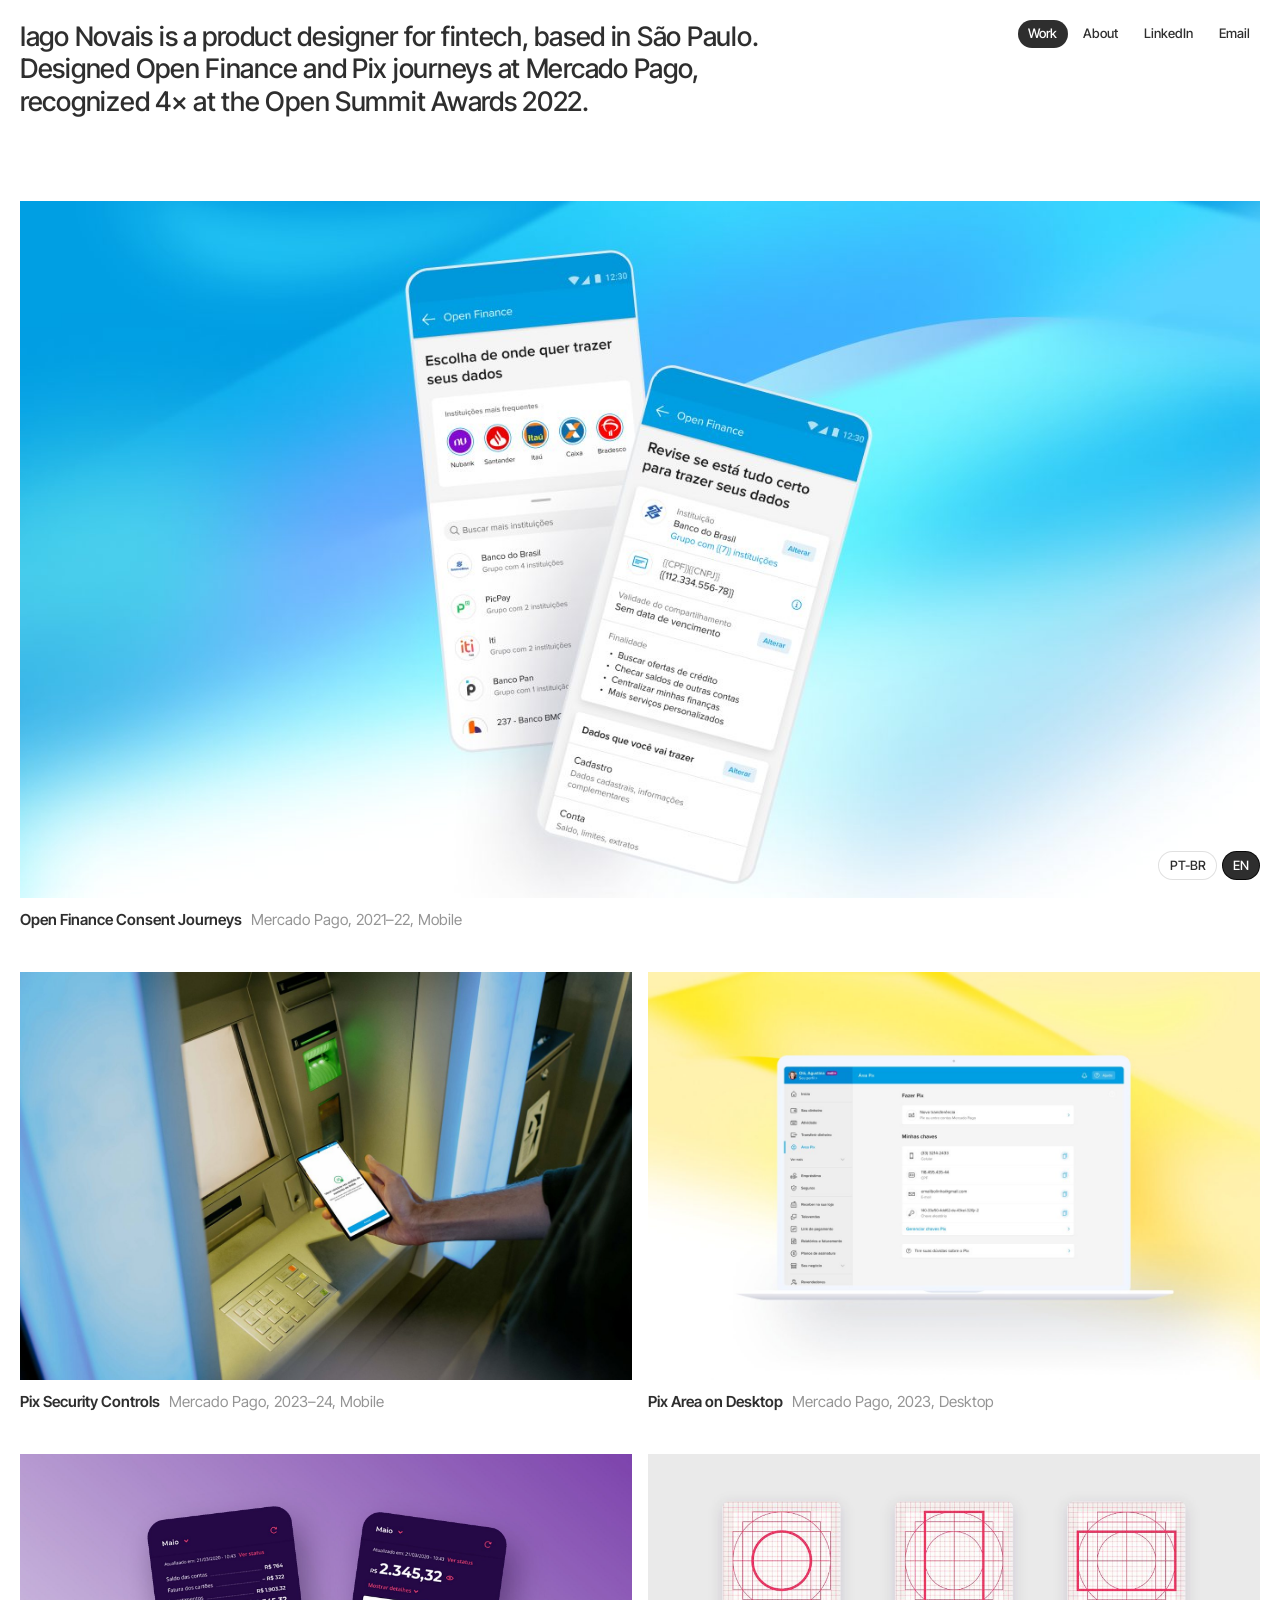
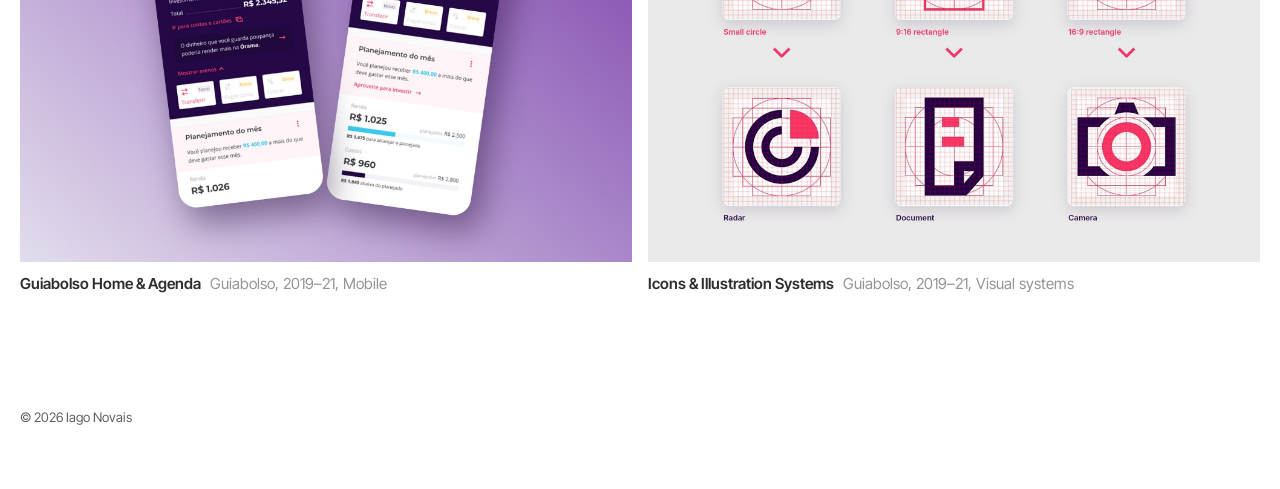
==== index.html @ 63d57428 "Add files via upload" ====
<!doctype html>
<html lang="en">
<head>
<meta charset="utf-8">
<meta name="viewport" content="width=device-width, initial-scale=1">
<script>document.documentElement.classList.add('js')</script>
<title>Iago Novais — Product Designer</title>
<meta name="description" content="Product designer for regulated fintech: Open Finance and Pix at Mercado Pago, Guiabolso. Recognized 4× at the Open Summit Awards 2022.">
<meta property="og:title" content="Iago Novais — Product Designer">
<meta property="og:description" content="Product designer for regulated fintech: Open Finance and Pix at Mercado Pago, Guiabolso. Recognized 4× at the Open Summit Awards 2022.">
<meta property="og:type" content="website">
<meta property="og:image" content="https://iagonovais.work/og.jpg">
<meta name="twitter:card" content="summary_large_image">
<meta name="theme-color" content="#ffffff">
<link rel="icon" href="favicon.svg?v=2" type="image/svg+xml">
<link rel="icon" href="favicon.png?v=2" type="image/png" sizes="180x180">
<link rel="apple-touch-icon" href="favicon.png?v=2">
<link rel="preconnect" href="https://fonts.googleapis.com">
<link rel="preconnect" href="https://fonts.gstatic.com" crossorigin>
<link href="https://fonts.googleapis.com/css2?family=Inter+Tight:wght@400;500;600&display=swap" rel="stylesheet">
<link rel="stylesheet" href="style.css?v=7">
</head>
<body>

<a id="top"></a>
<header class="top">
  <p class="intro"><a href="index.html">Iago Novais is a product designer for fintech, based in São Paulo. <br>Designed Open Finance and Pix journeys at Mercado Pago, <br>recognized 4× at the Open Summit Awards 2022.</a></p>
  <div class="menu-spacer"></div>
</header>
<nav class="menu" aria-label="Main">
  <a href="index.html" aria-current="page">Work</a>
  <a href="about.html">About</a>
  <a href="https://www.linkedin.com/in/iagonovais/" target="_blank" rel="noopener">LinkedIn</a>
  <a href="mailto:iago.novais5@gmail.com">Email</a>
</nav>

<main><div class="grid">
<a class="card wide reveal" href="open-finance.html"><div class="thumb"><img src="of-hero.jpg" alt="Open Finance Consent Journeys" width="1440" height="900" loading="eager" decoding="async"></div><p class="cap">Open Finance Consent Journeys <span>Mercado Pago, 2021–22, Mobile</span></p></a>
<a class="card reveal" href="pix-security-controls.html"><div class="thumb"><img src="sc-hero.jpg" alt="Pix Security Controls" width="1440" height="900" loading="eager" decoding="async"></div><p class="cap">Pix Security Controls <span>Mercado Pago, 2023–24, Mobile</span></p></a>
<a class="card reveal" href="pix-desktop.html"><div class="thumb"><img src="pd-hero.jpg" alt="Pix Area on Desktop" width="1440" height="900" loading="eager" decoding="async"></div><p class="cap">Pix Area on Desktop <span>Mercado Pago, 2023, Desktop</span></p></a>
<a class="card reveal" href="guiabolso.html"><div class="thumb"><img src="gb-hero.jpg" alt="Guiabolso Home &amp; Agenda" width="2400" height="1350" loading="lazy" decoding="async"></div><p class="cap">Guiabolso Home &amp; Agenda <span>Guiabolso, 2019–21, Mobile</span></p></a>
<a class="card reveal" href="illustration.html"><div class="thumb"><img src="il-hero.jpg" alt="Icons &amp; Illustration Systems" width="2400" height="1350" loading="lazy" decoding="async"></div><p class="cap">Icons &amp; Illustration Systems <span>Guiabolso, 2019–21, Visual systems</span></p></a>
</div></main>
<footer class="home">
  <span>© 2026 Iago Novais</span>
  
</footer>
<nav class="lang" aria-label="Language">
  <a href="index-pt.html" hreflang="pt-BR" lang="pt-BR">PT-BR</a>
  <a href="index.html" hreflang="en" lang="en" aria-current="true">EN</a>
</nav>
<script src="script.js?v=5"></script>
</body>
</html>
---- style.css ----
/* Iago Novais — portfolio */
:root {
	--ink: rgba(0, 0, 0, 0.82);
	--ink-soft: rgba(0, 0, 0, 0.62);
	--ink-faint: rgba(0, 0, 0, 0.42);
	--line: rgba(0, 0, 0, 0.12);
	--bg: #ffffff;
	--panel: #eaeaea;
	--pink: #f2386b;
	--pad: 1.25rem;
	--s1: 1rem;
	--s2: 2rem;
	--s3: 4rem;
	--s4: 7rem;
	--font: "Inter Tight", "Helvetica Neue", Arial, sans-serif;
}
@media (max-width: 760px) {
	:root { --pad: 1rem; --s1: 0.75rem; --s2: 1.5rem; --s3: 2.75rem; --s4: 4rem; }
}

* { box-sizing: border-box; margin: 0; padding: 0; }
html { -webkit-text-size-adjust: 100%; scroll-behavior: smooth; }
body {
	background: var(--bg);
	color: var(--ink);
	font-family: var(--font);
	font-size: 16px;
	line-height: 1.5;
	font-weight: 400;
	-webkit-font-smoothing: antialiased;
}
img { display: block; width: 100%; height: auto; }
a { color: inherit; text-decoration: none; }
a:active { opacity: 0.7; }
::selection { background: #ececec; color: inherit; }

/* ---------- top: intro + menu ---------- */
.top {
	display: flex;
	justify-content: space-between;
	align-items: flex-start;
	gap: 2rem;
	padding: var(--pad);
}
.intro {
	font-size: clamp(1.15rem, 2.1vw, 1.75rem);
	line-height: 1.2;
	font-weight: 500;
	letter-spacing: -0.01em;
	max-width: none;
}
@media (max-width: 1100px) { .intro br:first-of-type { display: none; } }
@media (max-width: 760px) { .intro br { display: none; } }
.intro a { border-bottom: 1px solid transparent; transition: border-color .2s; }
.intro a:hover { border-color: currentColor; }
.menu {
	position: fixed;
	top: var(--pad);
	right: var(--pad);
	z-index: 50;
	display: flex;
	gap: 0.3rem;
	font-size: 0.82rem;
	font-weight: 500;
}
.menu a {
	background: rgba(255, 255, 255, 0.82);
	-webkit-backdrop-filter: blur(10px);
	backdrop-filter: blur(10px);
	padding: 0.32em 0.8em;
	border-radius: 999px;
	transition: background .2s, color .2s;
}
.menu a:hover, .menu a[aria-current] { background: var(--ink); color: #fff; }
.top .menu-spacer { flex: none; width: 17rem; }
@media (max-width: 760px) {
	.top { flex-direction: column; padding-top: 3.4rem; gap: 0; }
	.top .menu-spacer { display: none; }
	.menu { font-size: 0.78rem; gap: 0.25rem; }
	.menu a { padding: 0.3em 0.6em; }
}

main { padding: 0 var(--pad); }

/* ---------- home grid ---------- */
.grid {
	display: grid;
	grid-template-columns: 1fr 1fr;
	gap: 2.5rem 1rem;
	margin-top: var(--s3);
}
.card { display: block; }
.card.wide { grid-column: 1 / -1; }
.card .thumb {
	overflow: hidden;
	aspect-ratio: 3 / 2;
	background: var(--panel);
}
.card.wide .thumb { aspect-ratio: 16 / 9; }
.card .thumb img {
	height: 100%;
	object-fit: cover;
	transition: transform .7s cubic-bezier(.2,.7,.2,1);
}
.card:hover .thumb img { transform: scale(1.025); }
.card .cap {
	margin-top: 0.7rem;
	font-size: 0.95rem;
	font-weight: 600;
	display: flex;
	flex-wrap: wrap;
	gap: 0 0.6em;
}
.card .cap span { color: var(--ink-faint); font-weight: 400; }
@media (max-width: 760px) {
	.grid { grid-template-columns: 1fr; gap: 2rem; }
	.card.wide .thumb { aspect-ratio: 3 / 2; }
}

/* ---------- case pages ---------- */
.case { margin-top: var(--s3); }
h1 {
	font-size: clamp(2.6rem, 6.2vw, 5.4rem);
	line-height: 1.02;
	font-weight: 500;
	letter-spacing: -0.03em;
}
.subtitle {
	margin-top: 0.6rem;
	font-size: 1rem;
	color: var(--ink-soft);
	max-width: 46em;
}
.meta {
	display: grid;
	grid-template-columns: repeat(4, 1fr);
	gap: 1rem;
	margin-top: var(--s2);
	font-size: 0.9rem;
}
.label {
	display: block;
	font-size: 0.72rem;
	font-weight: 600;
	letter-spacing: 0.06em;
	text-transform: uppercase;
	color: var(--ink);
	margin-bottom: 0.15rem;
}
.meta p { color: var(--ink-soft); }
.hero { margin-top: var(--s2); background: var(--panel); }
.stats {
	display: grid;
	grid-template-columns: repeat(var(--n, 4), 1fr);
	gap: 1rem;
	margin-top: var(--s2);
}
.stats b {
	display: block;
	font-size: clamp(1.7rem, 3vw, 2.5rem);
	font-weight: 500;
	letter-spacing: -0.02em;
	line-height: 1.1;
}
.stats p { margin-top: 0.45rem; font-size: 0.9rem; color: var(--ink-soft); max-width: 22em; }

section { margin-top: var(--s4); }
h2 {
	font-size: clamp(1.6rem, 2.6vw, 2.3rem);
	line-height: 1.08;
	font-weight: 500;
	letter-spacing: -0.02em;
}
h2 + * { margin-top: var(--s1); }
.cols {
	display: grid;
	grid-template-columns: 1fr 1fr;
	gap: var(--s2) 2.5rem;
}
.cols p + p { margin-top: 1em; }
.prose p { color: var(--ink-soft); max-width: 40em; }
.prose p + p { margin-top: 1em; }

.steps {
	display: grid;
	grid-template-columns: repeat(4, 1fr);
	gap: 1.5rem;
}
.steps .n { font-size: 0.8rem; color: var(--ink-faint); font-weight: 600; }
.steps h3 { font-size: 1rem; font-weight: 600; margin: 0.2rem 0 0.3rem; }
.steps p { font-size: 0.92rem; color: var(--ink-soft); }
.figure { margin-top: var(--s3); background: var(--panel); }
.figure figcaption, .decision figcaption {
	padding: 0.6rem 0 0;
	background: var(--bg);
	font-size: 0.82rem;
	color: var(--ink-faint);
}

.decision {
	display: grid;
	grid-template-columns: 1fr 1fr;
	gap: 1.5rem 2.5rem;
	align-items: start;
}
.decision + .decision { margin-top: var(--s3); }
.decision h3 {
	font-size: clamp(1.15rem, 1.6vw, 1.45rem);
	font-weight: 500;
	line-height: 1.2;
	letter-spacing: -0.01em;
	margin-bottom: 0.7rem;
}
.decision p { color: var(--ink-soft); }
.decision p + p { margin-top: 0.9em; }
.decision.full { grid-template-columns: 1fr; }
.decision.full .text { max-width: 46em; }
.decision figure { background: var(--panel); }

/* flow ticker */
.ticker {
	margin: var(--s4) calc(var(--pad) * -1) 0;
	overflow: hidden;
	white-space: nowrap;
	font-size: clamp(1.5rem, 3vw, 2.6rem);
	font-weight: 500;
	letter-spacing: -0.02em;
	padding: 0.35em 0;
	border-top: 1px solid var(--line);
	border-bottom: 1px solid var(--line);
}
.ticker .track { display: inline-block; animation: tick 70s linear infinite; }
.ticker em { font-style: normal; color: var(--pink); margin: 0 0.6em; }
.ticker i { font-style: normal; color: var(--ink-faint); }
@keyframes tick { to { transform: translateX(-50%); } }

.next {
	display: flex;
	justify-content: space-between;
	gap: 1rem;
	margin-top: var(--s4);
	padding-top: 1.2rem;
	border-top: 1px solid var(--line);
	font-weight: 500;
}
.next a:hover { color: var(--pink); }
.next .to { text-align: right; }
.next small { display: block; font-weight: 400; color: var(--ink-faint); font-size: 0.8rem; }

/* ---------- about ---------- */
.about-row {
	display: grid;
	grid-template-columns: 1fr 1fr 2fr;
	gap: 1.5rem 2.5rem;
}
.about-row + .about-row { margin-top: var(--s4); }
.about-row .label { margin-top: 0.4rem; }
.about-row h2 { font-size: clamp(1.4rem, 2.2vw, 2rem); }
.about-row .prose p { color: var(--ink); }
.jobs li { list-style: none; }
.jobs li + li { margin-top: 1rem; }
.jobs b { font-weight: 600; }
.jobs span { display: block; color: var(--ink-soft); }
.contact a { border-bottom: 1px solid var(--line); }
.contact a:hover { border-color: var(--ink); }

/* ---------- footer ---------- */
footer {
	display: flex;
	justify-content: space-between;
	align-items: baseline;
	padding: var(--s4) var(--pad) var(--pad);
	font-size: 0.82rem;
	color: var(--ink-soft);
}

/* ---------- responsive ---------- */
@media (max-width: 760px) {
	h1 { line-height: 0.98; }
	h2 { line-height: 1.08; }
	.meta { grid-template-columns: 1fr 1fr; gap: 1rem; }
	.stats { grid-template-columns: 1fr 1fr; gap: 1.5rem 1rem; }
	.cols, .decision, .about-row { grid-template-columns: 1fr; }
	.steps { grid-template-columns: 1fr 1fr; gap: 1.25rem 1rem; }
	.about-row h2 { margin-top: -0.6rem; }
	.next { flex-direction: column; }
	.next .to { text-align: left; }
}

/* mobile: images run edge to edge, text keeps its margin */
@media (max-width: 760px) {
	.hero, .figure, .decision figure, .card .thumb {
		margin-left: calc(var(--pad) * -1);
		margin-right: calc(var(--pad) * -1);
	}
	.figure figcaption, .decision figcaption { padding-left: var(--pad); padding-right: var(--pad); }
	.decision figure { margin-top: 0.5rem; }
}

/* mobile: tighter line spacing */
@media (max-width: 760px) {
	body { line-height: 1.38; }
	.intro { line-height: 1.12; }
	.subtitle, .stats p, .steps p, .meta p, .jobs span { line-height: 1.35; }
	.decision h3 { line-height: 1.15; }
}


/* ---------- mobile polish: edge-to-edge images, tighter leading ---------- */
@media (max-width: 760px) {
	body { line-height: 1.42; }
	.intro { line-height: 1.12; }
	.subtitle, .meta, .stats p, .steps p, .prose p, .decision p, .jobs span { line-height: 1.4; }
	.stats b { line-height: 1.05; }
	.decision h3 { line-height: 1.15; }
	.hero, .figure, .decision figure, .card .thumb {
		margin-left: calc(var(--pad) * -1);
		margin-right: calc(var(--pad) * -1);
	}
	.grid { gap: 2.25rem; }
	.card .cap { font-size: 1.05rem; flex-direction: column; gap: 0.1rem; line-height: 1.25; }
	.figure figcaption, .decision figcaption { padding: 0.6rem var(--pad) 0; }
}

/* ---------- motion ---------- */
.js .reveal { opacity: 0; transform: translateY(26px); transition: opacity .8s ease, transform .9s cubic-bezier(.2,.7,.2,1); }
.js .reveal.in { opacity: 1; transform: none; }
@media (prefers-reduced-motion: reduce) {
	.reveal { opacity: 1; transform: none; transition: none; }
	.ticker .track { animation: none; }
	html { scroll-behavior: auto; }
}

.thanks { margin-top: var(--s3); color: var(--ink-soft); font-style: italic; max-width: 46em; }

/* language switch, pinned bottom-right */
.lang {
	position: fixed;
	right: var(--pad);
	bottom: var(--pad);
	z-index: 50;
	display: flex;
	gap: 0.3rem;
	font-size: 0.8rem;
	font-weight: 500;
}
.lang a {
	background: rgba(255, 255, 255, 0.82);
	-webkit-backdrop-filter: blur(10px);
	backdrop-filter: blur(10px);
	border: 1px solid var(--line);
	padding: 0.32em 0.8em;
	border-radius: 999px;
	transition: background .2s, color .2s;
}
.lang a:hover, .lang a[aria-current] { background: var(--ink); color: #fff; border-color: var(--ink); }
footer { justify-content: flex-start; gap: 2rem; padding-bottom: calc(var(--pad) + 2.6rem); }

/* ---------- v5 polish ---------- */
/* flow strip: one colour, no rules, bigger, arrows only */
.ticker {
	border: 0;
	font-size: clamp(2.2rem, 5.2vw, 4.6rem);
	letter-spacing: -0.03em;
	color: var(--ink);
	padding: 0.1em 0;
}
.ticker .track { animation-duration: 90s; }
.ticker i, .ticker em { all: unset; }
/* classic link blue on prev/next and inline links */
.next a:hover { color: #1a0dab; }
a.inline { text-decoration: underline; text-underline-offset: 0.18em; text-decoration-thickness: 1px; }
a.inline:hover { color: #1a0dab; }
/* desktop-only line break in subtitles */
@media (max-width: 760px) { br.desk { display: none; } }
/* footer: Top aligned with the right column */
footer.inner { display: grid; grid-template-columns: 1fr 1fr; gap: 2.5rem; }
footer.home { display: flex; }
@media (max-width: 760px) { footer.inner { grid-template-columns: 1fr auto; gap: 1rem; } }
/* vertical infinite scroll for process boards */
.vmarquee { height: 34rem; overflow: hidden; position: relative; }
.vmarquee .vtrack { animation: vscroll 60s linear infinite; }
.vmarquee:hover .vtrack { animation-play-state: paused; }
@keyframes vscroll { to { transform: translateY(-50%); } }
@media (max-width: 760px) { .vmarquee { height: 22rem; } }
@media (prefers-reduced-motion: reduce) { .vmarquee .vtrack { animation: none; } }

/* about portrait */
.portrait { background: var(--panel); }
.portrait img { aspect-ratio: 2 / 3; object-fit: cover; }
@media (max-width: 760px) { .portrait { margin: 0 calc(var(--pad) * -1); } }
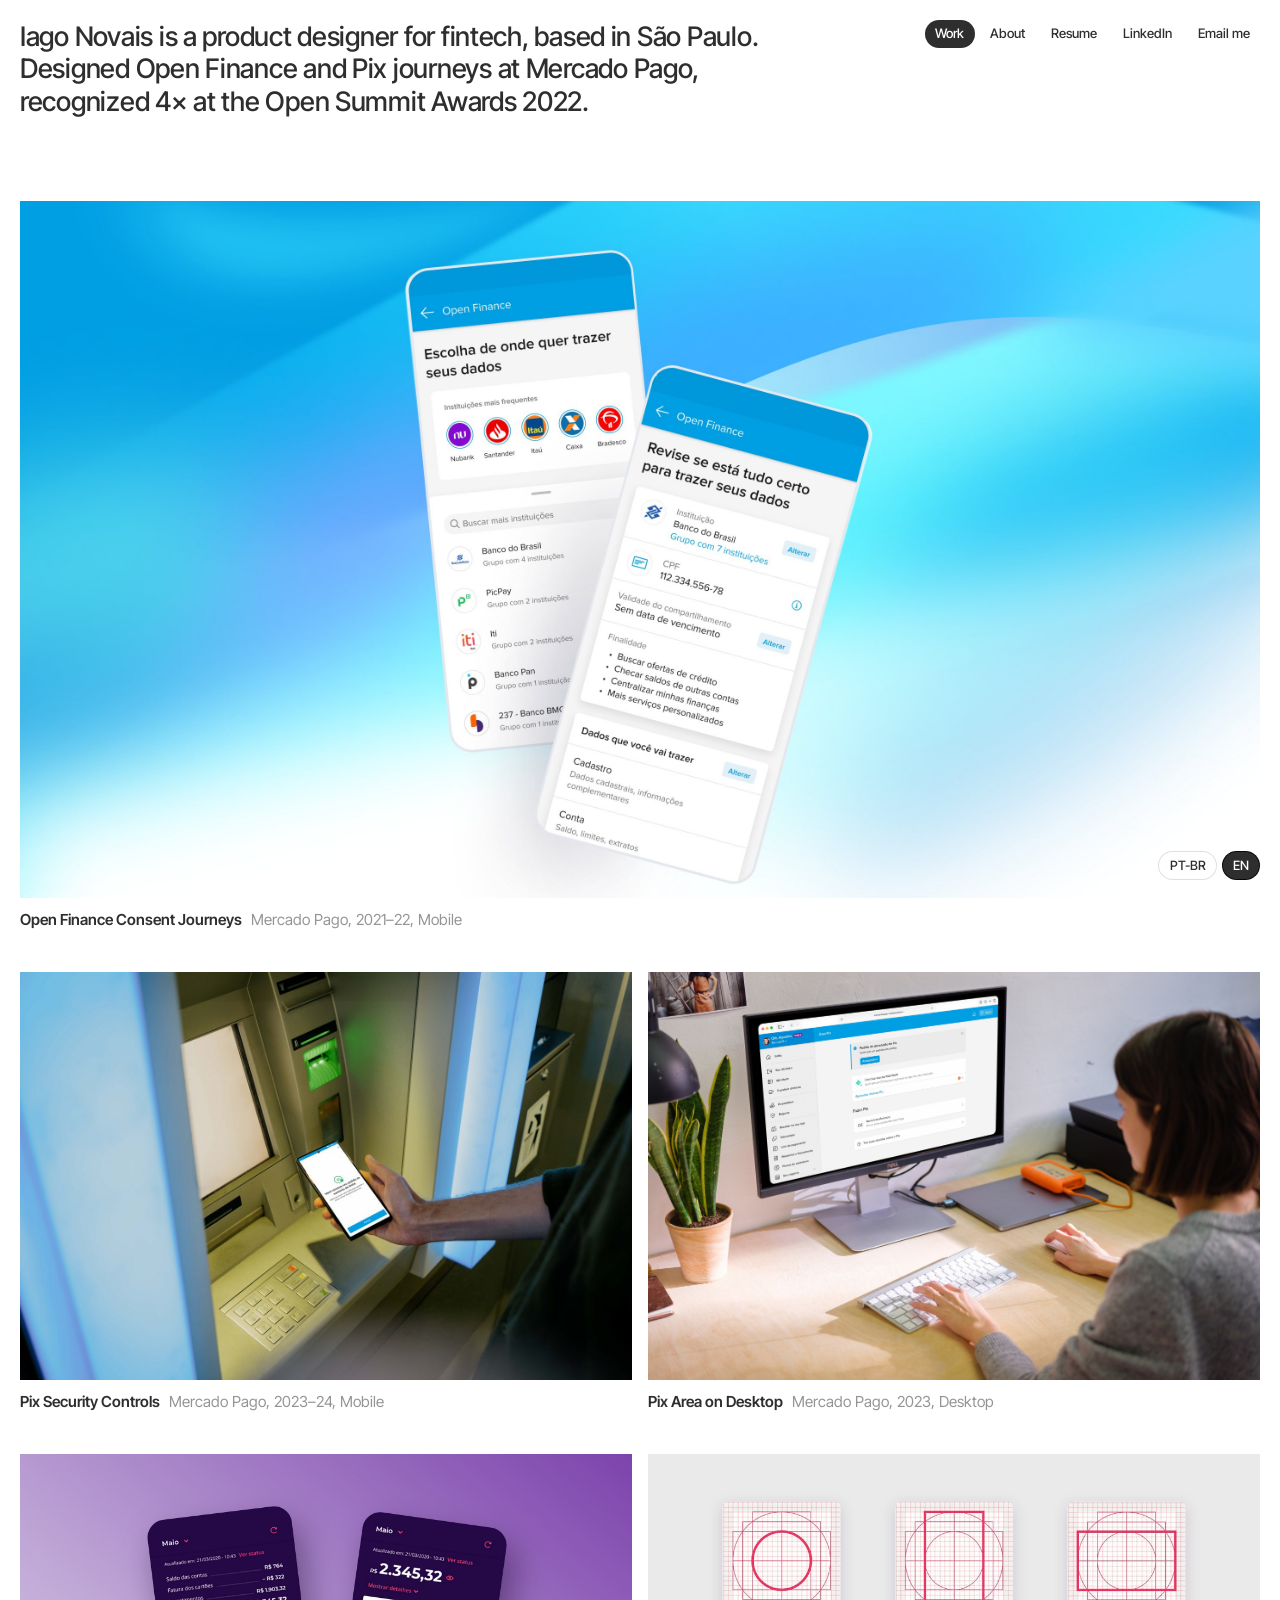
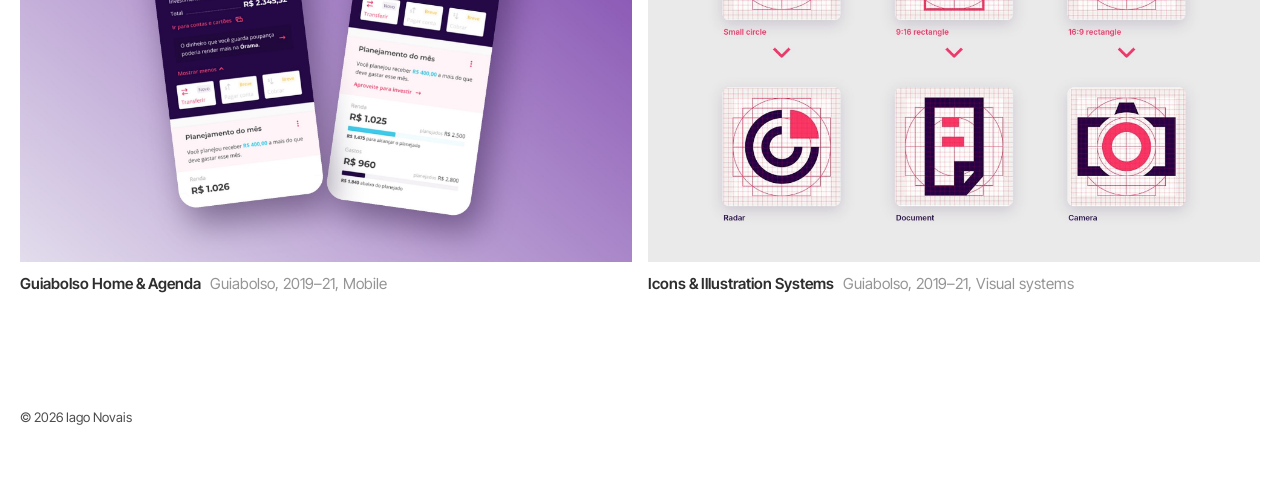
==== commit 992a8923: "Add files via upload" ====
--- a/index.html
+++ b/index.html
@@ -9,8 +9,7 @@
 <meta property="og:title" content="Iago Novais — Product Designer">
 <meta property="og:description" content="Product designer for regulated fintech: Open Finance and Pix at Mercado Pago, Guiabolso. Recognized 4× at the Open Summit Awards 2022.">
 <meta property="og:type" content="website">
-<meta property="og:image" content="https://iagonovais.work/og.jpg">
-<meta name="twitter:card" content="summary_large_image">
+<meta name="twitter:card" content="summary">
 <meta name="theme-color" content="#ffffff">
 <link rel="icon" href="favicon.svg?v=2" type="image/svg+xml">
 <link rel="icon" href="favicon.png?v=2" type="image/png" sizes="180x180">
@@ -18,7 +17,7 @@
 <link rel="preconnect" href="https://fonts.googleapis.com">
 <link rel="preconnect" href="https://fonts.gstatic.com" crossorigin>
 <link href="https://fonts.googleapis.com/css2?family=Inter+Tight:wght@400;500;600&display=swap" rel="stylesheet">
-<link rel="stylesheet" href="style.css?v=7">
+<link rel="stylesheet" href="style.css?v=9">
 </head>
 <body>
 
@@ -30,16 +29,17 @@
 <nav class="menu" aria-label="Main">
   <a href="index.html" aria-current="page">Work</a>
   <a href="about.html">About</a>
+  <a href="Iago-Novais-Resume.pdf" target="_blank" rel="noopener">Resume</a>
   <a href="https://www.linkedin.com/in/iagonovais/" target="_blank" rel="noopener">LinkedIn</a>
-  <a href="mailto:iago.novais5@gmail.com">Email</a>
+  <a href="mailto:iago.novais5@gmail.com">Email me</a>
 </nav>
 
 <main><div class="grid">
-<a class="card wide reveal" href="open-finance.html"><div class="thumb"><img src="of-hero.jpg" alt="Open Finance Consent Journeys" width="1440" height="900" loading="eager" decoding="async"></div><p class="cap">Open Finance Consent Journeys <span>Mercado Pago, 2021–22, Mobile</span></p></a>
-<a class="card reveal" href="pix-security-controls.html"><div class="thumb"><img src="sc-hero.jpg" alt="Pix Security Controls" width="1440" height="900" loading="eager" decoding="async"></div><p class="cap">Pix Security Controls <span>Mercado Pago, 2023–24, Mobile</span></p></a>
-<a class="card reveal" href="pix-desktop.html"><div class="thumb"><img src="pd-hero.jpg" alt="Pix Area on Desktop" width="1440" height="900" loading="eager" decoding="async"></div><p class="cap">Pix Area on Desktop <span>Mercado Pago, 2023, Desktop</span></p></a>
-<a class="card reveal" href="guiabolso.html"><div class="thumb"><img src="gb-hero.jpg" alt="Guiabolso Home &amp; Agenda" width="2400" height="1350" loading="lazy" decoding="async"></div><p class="cap">Guiabolso Home &amp; Agenda <span>Guiabolso, 2019–21, Mobile</span></p></a>
-<a class="card reveal" href="illustration.html"><div class="thumb"><img src="il-hero.jpg" alt="Icons &amp; Illustration Systems" width="2400" height="1350" loading="lazy" decoding="async"></div><p class="cap">Icons &amp; Illustration Systems <span>Guiabolso, 2019–21, Visual systems</span></p></a>
+<a class="card wide reveal" href="open-finance.html"><div class="thumb"><img src="of-hero.jpg" alt="Open Finance Consent Journeys" width="2880" height="1800" loading="eager" decoding="async"><p class="over" aria-hidden="true">Some of Brazil’s first Open Finance consent journeys, recognized in 4 categories at the Open Summit Awards 2022.</p></div><p class="cap">Open Finance Consent Journeys <span>Mercado Pago, 2021–22, Mobile</span></p></a>
+<a class="card reveal" href="pix-security-controls.html"><div class="thumb"><img src="sc-hero.jpg" alt="Pix Security Controls" width="1440" height="900" loading="eager" decoding="async"><p class="over" aria-hidden="true">My Limits and Safe Contacts for millions of Pix users. New Central Bank rules, in a project built end to end and delivered on the regulatory deadline.</p></div><p class="cap">Pix Security Controls <span>Mercado Pago, 2023–24, Mobile</span></p></a>
+<a class="card reveal" href="pix-desktop.html"><div class="thumb"><img src="pd-hero.jpg" alt="Pix Area on Desktop" width="2880" height="2160" loading="eager" decoding="async"><p class="over" aria-hidden="true">Pix keys, transfers and fraud-refund tracking on desktop web, with behaviors and use cases shaped around what each user needed to resolve.</p></div><p class="cap">Pix Area on Desktop <span>Mercado Pago, 2023, Desktop</span></p></a>
+<a class="card reveal" href="guiabolso.html"><div class="thumb"><img src="gb-hero.jpg" alt="Guiabolso Home &amp; Agenda" width="2400" height="1350" loading="lazy" decoding="async"><p class="over" aria-hidden="true">Turning expenses from the bank statement into planned bills, and rebalancing a crowded home, during a quality program that took NPS from 58 to 66.</p></div><p class="cap">Guiabolso Home &amp; Agenda <span>Guiabolso, 2019–21, Mobile</span></p></a>
+<a class="card reveal" href="illustration.html"><div class="thumb"><img src="il-hero.jpg" alt="Icons &amp; Illustration Systems" width="2400" height="1350" loading="lazy" decoding="async"><p class="over" aria-hidden="true">An icon construction guide and a modular illustration system that let designers on other squads create on-brand visuals on their own.</p></div><p class="cap">Icons &amp; Illustration Systems <span>Guiabolso, 2019–21, Visual systems</span></p></a>
 </div></main>
 <footer class="home">
   <span>© 2026 Iago Novais</span>
--- a/style.css
+++ b/style.css
@@ -389,3 +389,50 @@
 .portrait { background: var(--panel); }
 .portrait img { aspect-ratio: 2 / 3; object-fit: cover; }
 @media (max-width: 760px) { .portrait { margin: 0 calc(var(--pad) * -1); } }
+
+/* ---------- v8 ---------- */
+:root { --ink-soft: rgba(0, 0, 0, 0.7); }
+/* body copy a touch larger */
+.prose p, .decision p { font-size: 1.0625rem; }
+.steps p { font-size: 0.97rem; }
+.stats p, .meta { font-size: 0.94rem; }
+/* title + subtitle: the subtitle never runs wider than the title */
+.head { display: grid; width: fit-content; max-width: 100%; }
+.subtitle {
+	width: 0;
+	min-width: min(100%, 44rem);
+	font-size: 1.125rem;
+	line-height: 1.4;
+	text-wrap: balance;
+}
+/* inner pages: just the name */
+.top.inner .intro { white-space: nowrap; }
+/* home cards: text over a frosted image on hover */
+.card .thumb { position: relative; }
+.card .over {
+	position: absolute;
+	inset: 0;
+	display: flex;
+	align-items: flex-end;
+	padding: 1.5rem max(1.5rem, calc(100% - 32rem)) 1.5rem 1.5rem;
+	font-size: clamp(1.05rem, 1.45vw, 1.3rem);
+	line-height: 1.32;
+	font-weight: 500;
+	letter-spacing: -0.005em;
+	color: var(--ink);
+	background: rgba(255, 255, 255, 0.74);
+	-webkit-backdrop-filter: blur(18px);
+	backdrop-filter: blur(18px);
+	opacity: 0;
+	transition: opacity .35s ease;
+}
+.card:hover .over, .card:focus-visible .over { opacity: 1; }
+@media (hover: none), (max-width: 760px) { .card .over { display: none; } }
+@media (max-width: 760px) { .subtitle { font-size: 1.05rem; } }
+/* about portrait keeps its own height and stays in view while the text scrolls */
+.portrait { align-self: start; }
+@media (min-width: 761px) { .portrait { position: sticky; top: 4.5rem; } }
+/* small phones: keep the five menu items on one line */
+@media (max-width: 400px) { .menu { gap: 0.15rem; } .menu a { padding: 0.3em 0.5em; } }
+.menu a { white-space: nowrap; }
+@media (max-width: 380px) { .menu { font-size: 0.72rem; } .menu a { padding: 0.3em 0.45em; } }
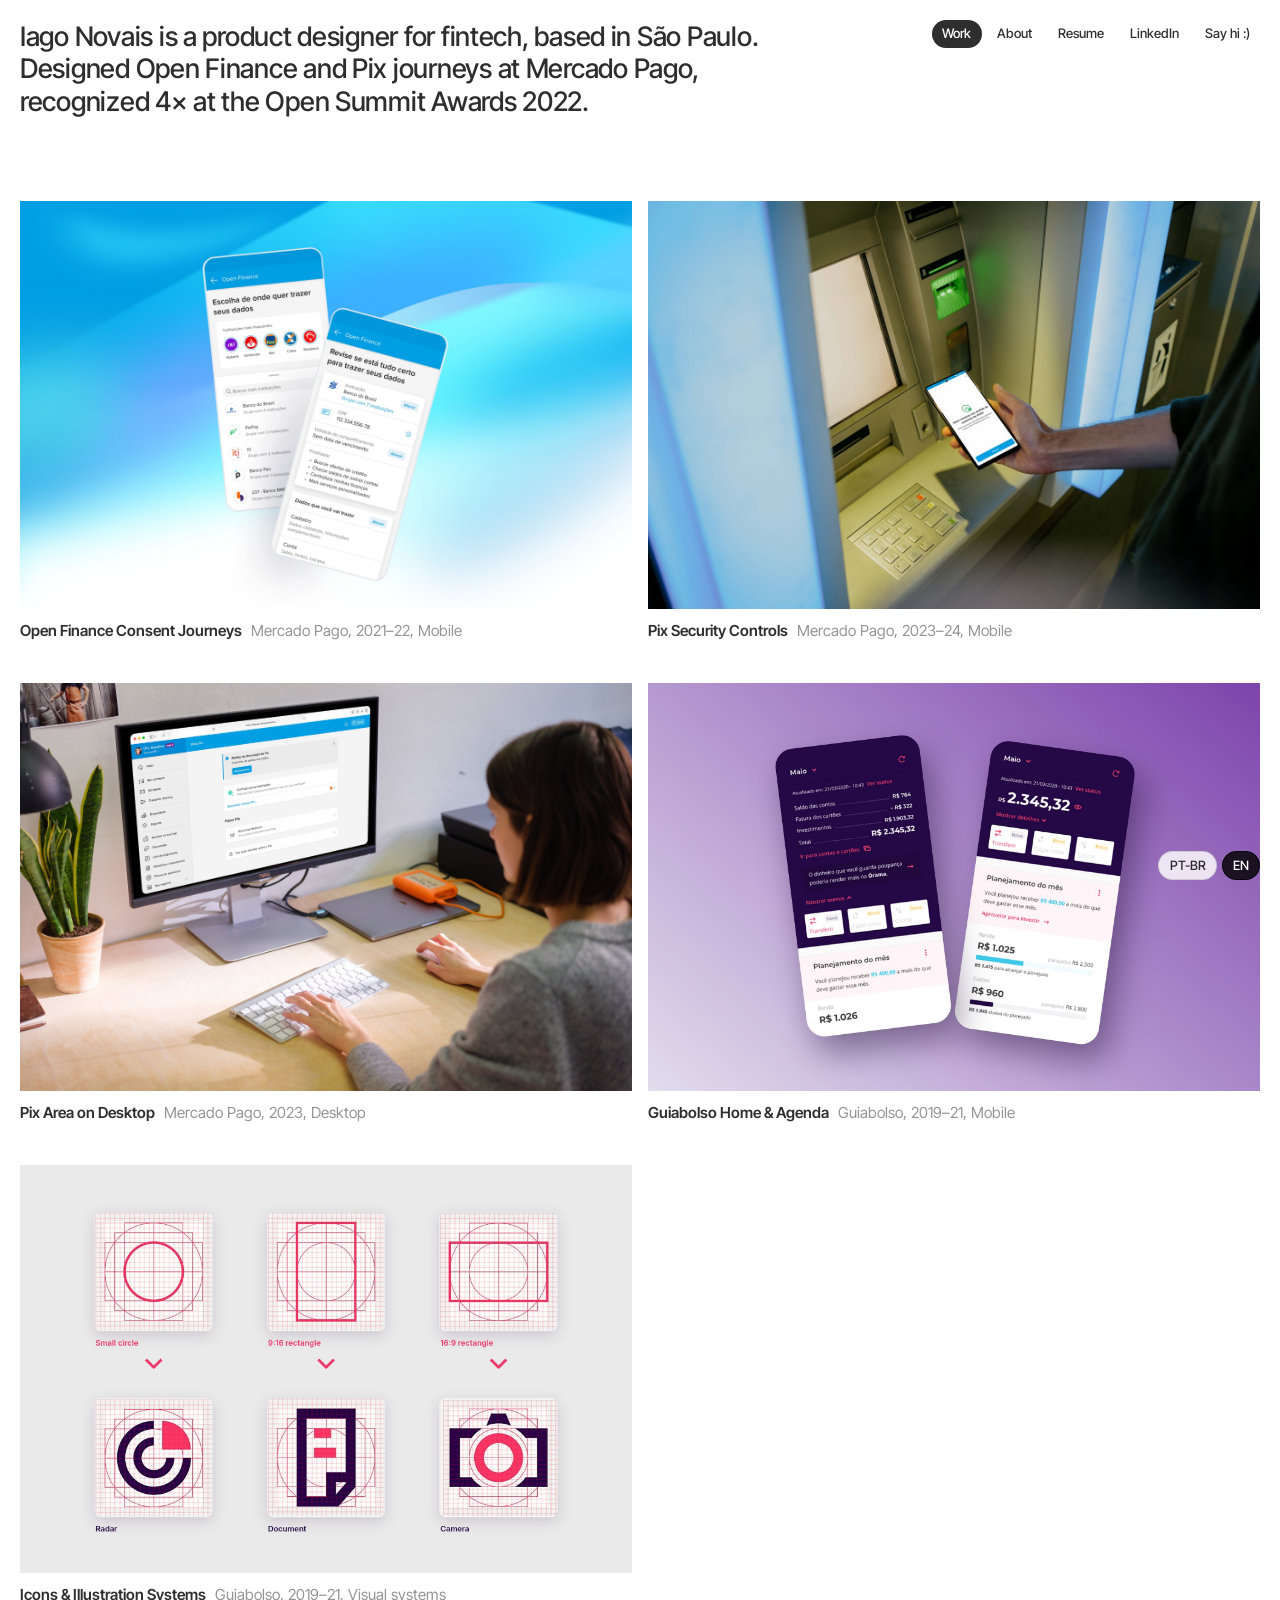
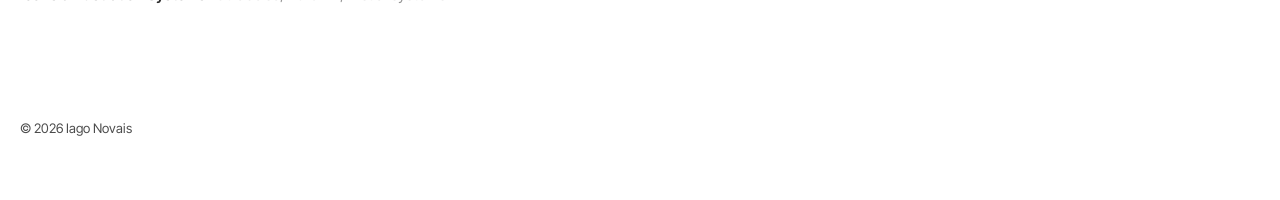
==== commit c78373e6: "Add files via upload" ====
--- a/index.html
+++ b/index.html
@@ -17,7 +17,7 @@
 <link rel="preconnect" href="https://fonts.googleapis.com">
 <link rel="preconnect" href="https://fonts.gstatic.com" crossorigin>
 <link href="https://fonts.googleapis.com/css2?family=Inter+Tight:wght@400;500;600&display=swap" rel="stylesheet">
-<link rel="stylesheet" href="style.css?v=9">
+<link rel="stylesheet" href="style.css?v=11">
 </head>
 <body>
 
@@ -31,11 +31,11 @@
   <a href="about.html">About</a>
   <a href="Iago-Novais-Resume.pdf" target="_blank" rel="noopener">Resume</a>
   <a href="https://www.linkedin.com/in/iagonovais/" target="_blank" rel="noopener">LinkedIn</a>
-  <a href="mailto:iago.novais5@gmail.com">Email me</a>
+  <a href="mailto:iago.novais5@gmail.com">Say hi :)</a>
 </nav>
 
 <main><div class="grid">
-<a class="card wide reveal" href="open-finance.html"><div class="thumb"><img src="of-hero.jpg" alt="Open Finance Consent Journeys" width="2880" height="1800" loading="eager" decoding="async"><p class="over" aria-hidden="true">Some of Brazil’s first Open Finance consent journeys, recognized in 4 categories at the Open Summit Awards 2022.</p></div><p class="cap">Open Finance Consent Journeys <span>Mercado Pago, 2021–22, Mobile</span></p></a>
+<a class="card reveal" href="open-finance.html"><div class="thumb"><img src="of-hero.jpg" alt="Open Finance Consent Journeys" width="2880" height="1800" loading="eager" decoding="async"><p class="over" aria-hidden="true">Some of Brazil’s first Open Finance consent journeys, recognized in 4 categories at the Open Summit Awards 2022.</p></div><p class="cap">Open Finance Consent Journeys <span>Mercado Pago, 2021–22, Mobile</span></p></a>
 <a class="card reveal" href="pix-security-controls.html"><div class="thumb"><img src="sc-hero.jpg" alt="Pix Security Controls" width="1440" height="900" loading="eager" decoding="async"><p class="over" aria-hidden="true">My Limits and Safe Contacts for millions of Pix users. New Central Bank rules, in a project built end to end and delivered on the regulatory deadline.</p></div><p class="cap">Pix Security Controls <span>Mercado Pago, 2023–24, Mobile</span></p></a>
 <a class="card reveal" href="pix-desktop.html"><div class="thumb"><img src="pd-hero.jpg" alt="Pix Area on Desktop" width="2880" height="2160" loading="eager" decoding="async"><p class="over" aria-hidden="true">Pix keys, transfers and fraud-refund tracking on desktop web, with behaviors and use cases shaped around what each user needed to resolve.</p></div><p class="cap">Pix Area on Desktop <span>Mercado Pago, 2023, Desktop</span></p></a>
 <a class="card reveal" href="guiabolso.html"><div class="thumb"><img src="gb-hero.jpg" alt="Guiabolso Home &amp; Agenda" width="2400" height="1350" loading="lazy" decoding="async"><p class="over" aria-hidden="true">Turning expenses from the bank statement into planned bills, and rebalancing a crowded home, during a quality program that took NPS from 58 to 66.</p></div><p class="cap">Guiabolso Home &amp; Agenda <span>Guiabolso, 2019–21, Mobile</span></p></a>
--- a/style.css
+++ b/style.css
@@ -380,7 +380,6 @@
 /* vertical infinite scroll for process boards */
 .vmarquee { height: 34rem; overflow: hidden; position: relative; }
 .vmarquee .vtrack { animation: vscroll 60s linear infinite; }
-.vmarquee:hover .vtrack { animation-play-state: paused; }
 @keyframes vscroll { to { transform: translateY(-50%); } }
 @media (max-width: 760px) { .vmarquee { height: 22rem; } }
 @media (prefers-reduced-motion: reduce) { .vmarquee .vtrack { animation: none; } }
@@ -436,3 +435,14 @@
 @media (max-width: 400px) { .menu { gap: 0.15rem; } .menu a { padding: 0.3em 0.5em; } }
 .menu a { white-space: nowrap; }
 @media (max-width: 380px) { .menu { font-size: 0.72rem; } .menu a { padding: 0.3em 0.45em; } }
+
+/* ---------- v10 ---------- */
+/* wide process boards: endless sideways scroll, never pauses */
+.hmarquee { height: 34rem; overflow: hidden; position: relative; background: var(--panel); }
+.hmarquee .htrack { display: flex; height: 100%; width: max-content; animation: hscroll calc(var(--ar, 2) * 30s) linear infinite; }
+.hmarquee .htrack img { height: 100%; width: auto; max-width: none; flex: none; }
+@keyframes hscroll { to { transform: translateX(-33.3333%); } }
+@media (max-width: 760px) { .hmarquee { height: 22rem; } }
+@media (prefers-reduced-motion: reduce) { .hmarquee .htrack { animation: none; } }
+/* hover text starts on the same line as the card title below */
+.card .over { padding: 1.25rem max(1.5rem, calc(100% - 32rem)) 1.25rem 0; }
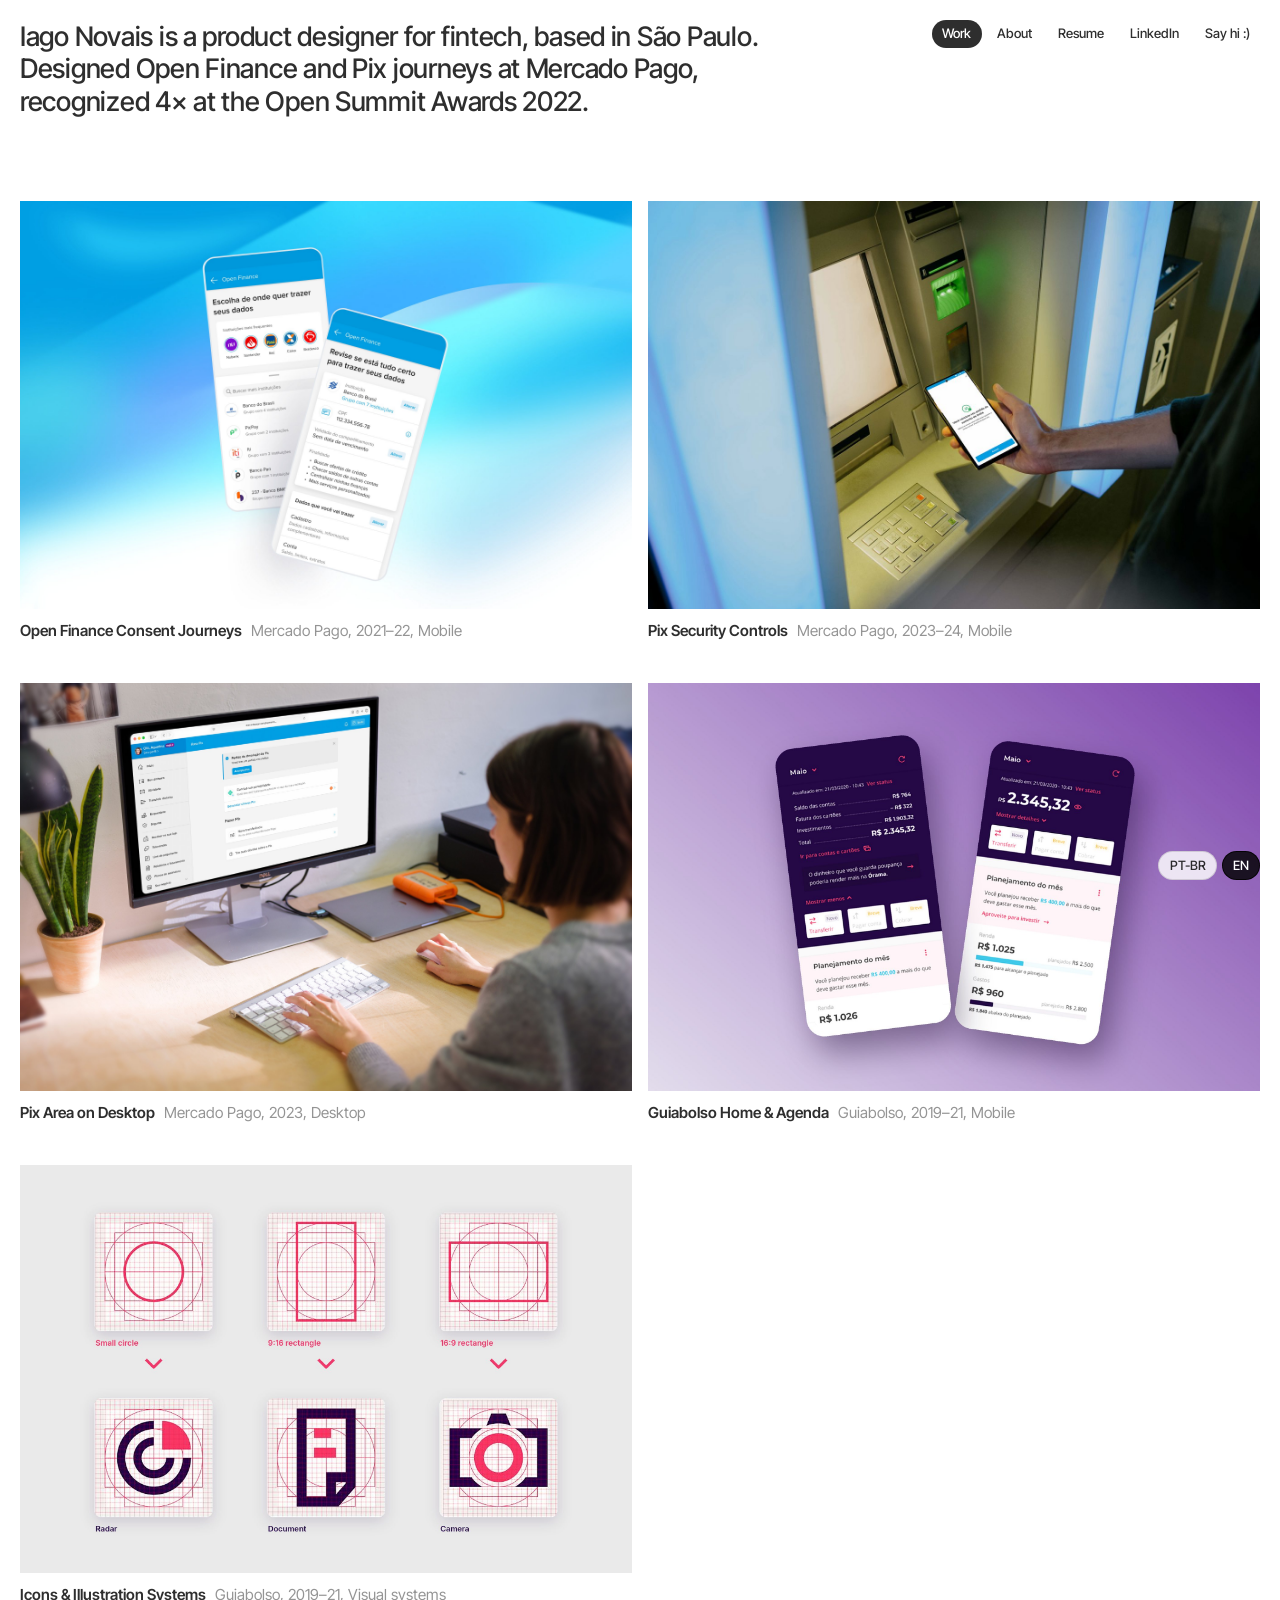
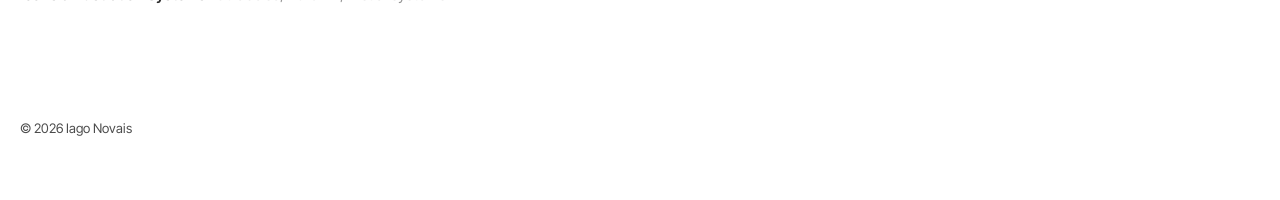
==== commit 79967c1f: "Add files via upload" ====
--- a/index.html
+++ b/index.html
@@ -3,11 +3,11 @@
 <head>
 <meta charset="utf-8">
 <meta name="viewport" content="width=device-width, initial-scale=1">
-<script>document.documentElement.classList.add('js')</script>
+<script>document.documentElement.classList.add('js');try{var s=sessionStorage.getItem('swipe');if(s&&matchMedia('(max-width: 760px)').matches)document.documentElement.classList.add('swipe-in-'+s)}catch(e){}</script>
 <title>Iago Novais — Product Designer</title>
-<meta name="description" content="Product designer for regulated fintech: Open Finance and Pix at Mercado Pago, Guiabolso. Recognized 4× at the Open Summit Awards 2022.">
+<meta name="description" content="Product designer for regulated fintech: Open Finance and Pix at Mercado Pago, Guiabolso. Recognized 4× at the Open Summit Awards 2022.">
 <meta property="og:title" content="Iago Novais — Product Designer">
-<meta property="og:description" content="Product designer for regulated fintech: Open Finance and Pix at Mercado Pago, Guiabolso. Recognized 4× at the Open Summit Awards 2022.">
+<meta property="og:description" content="Product designer for regulated fintech: Open Finance and Pix at Mercado Pago, Guiabolso. Recognized 4× at the Open Summit Awards 2022.">
 <meta property="og:type" content="website">
 <meta name="twitter:card" content="summary">
 <meta name="theme-color" content="#ffffff">
@@ -17,13 +17,13 @@
 <link rel="preconnect" href="https://fonts.googleapis.com">
 <link rel="preconnect" href="https://fonts.gstatic.com" crossorigin>
 <link href="https://fonts.googleapis.com/css2?family=Inter+Tight:wght@400;500;600&display=swap" rel="stylesheet">
-<link rel="stylesheet" href="style.css?v=11">
+<link rel="stylesheet" href="style.css?v=15">
 </head>
 <body>
 
 <a id="top"></a>
 <header class="top">
-  <p class="intro"><a href="index.html">Iago Novais is a product designer for fintech, based in São Paulo. <br>Designed Open Finance and Pix journeys at Mercado Pago, <br>recognized 4× at the Open Summit Awards 2022.</a></p>
+  <p class="intro"><a href="index.html">Iago Novais is a product designer for fintech, based in São Paulo. <br>Designed Open Finance and Pix journeys at Mercado Pago, <br>recognized 4× at the Open Summit Awards 2022.</a></p>
   <div class="menu-spacer"></div>
 </header>
 <nav class="menu" aria-label="Main">
@@ -31,12 +31,13 @@
   <a href="about.html">About</a>
   <a href="Iago-Novais-Resume.pdf" target="_blank" rel="noopener">Resume</a>
   <a href="https://www.linkedin.com/in/iagonovais/" target="_blank" rel="noopener">LinkedIn</a>
-  <a href="mailto:iago.novais5@gmail.com">Say hi :)</a>
+  <a class="mail" href="mailto:iago.novais5@gmail.com">Say hi :)</a>
 </nav>
+<a class="say" href="mailto:iago.novais5@gmail.com">Say hi :)</a>
 
 <main><div class="grid">
-<a class="card reveal" href="open-finance.html"><div class="thumb"><img src="of-hero.jpg" alt="Open Finance Consent Journeys" width="2880" height="1800" loading="eager" decoding="async"><p class="over" aria-hidden="true">Some of Brazil’s first Open Finance consent journeys, recognized in 4 categories at the Open Summit Awards 2022.</p></div><p class="cap">Open Finance Consent Journeys <span>Mercado Pago, 2021–22, Mobile</span></p></a>
-<a class="card reveal" href="pix-security-controls.html"><div class="thumb"><img src="sc-hero.jpg" alt="Pix Security Controls" width="1440" height="900" loading="eager" decoding="async"><p class="over" aria-hidden="true">My Limits and Safe Contacts for millions of Pix users. New Central Bank rules, in a project built end to end and delivered on the regulatory deadline.</p></div><p class="cap">Pix Security Controls <span>Mercado Pago, 2023–24, Mobile</span></p></a>
+<a class="card reveal" href="open-finance.html"><div class="thumb"><img src="of-hero.jpg" alt="Open Finance Consent Journeys" width="2880" height="1800" loading="eager" decoding="async"><p class="over" aria-hidden="true">Some of Brazil’s first Open Finance consent journeys, recognized in 4 categories at the Open Summit Awards 2022.</p></div><p class="cap">Open Finance Consent Journeys <span>Mercado Pago, 2021–22, Mobile</span></p></a>
+<a class="card reveal" href="pix-security-controls.html"><div class="thumb"><img src="sc-hero.jpg" alt="Pix Security Controls" width="1440" height="900" loading="eager" decoding="async"><p class="over" aria-hidden="true">New Central Bank rules for My Limits and Safe Contacts, used by millions of Pix users.</p></div><p class="cap">Pix Security Controls <span>Mercado Pago, 2023–24, Mobile</span></p></a>
 <a class="card reveal" href="pix-desktop.html"><div class="thumb"><img src="pd-hero.jpg" alt="Pix Area on Desktop" width="2880" height="2160" loading="eager" decoding="async"><p class="over" aria-hidden="true">Pix keys, transfers and fraud-refund tracking on desktop web, with behaviors and use cases shaped around what each user needed to resolve.</p></div><p class="cap">Pix Area on Desktop <span>Mercado Pago, 2023, Desktop</span></p></a>
 <a class="card reveal" href="guiabolso.html"><div class="thumb"><img src="gb-hero.jpg" alt="Guiabolso Home &amp; Agenda" width="2400" height="1350" loading="lazy" decoding="async"><p class="over" aria-hidden="true">Turning expenses from the bank statement into planned bills, and rebalancing a crowded home, during a quality program that took NPS from 58 to 66.</p></div><p class="cap">Guiabolso Home &amp; Agenda <span>Guiabolso, 2019–21, Mobile</span></p></a>
 <a class="card reveal" href="illustration.html"><div class="thumb"><img src="il-hero.jpg" alt="Icons &amp; Illustration Systems" width="2400" height="1350" loading="lazy" decoding="async"><p class="over" aria-hidden="true">An icon construction guide and a modular illustration system that let designers on other squads create on-brand visuals on their own.</p></div><p class="cap">Icons &amp; Illustration Systems <span>Guiabolso, 2019–21, Visual systems</span></p></a>
@@ -49,6 +50,6 @@
   <a href="index-pt.html" hreflang="pt-BR" lang="pt-BR">PT-BR</a>
   <a href="index.html" hreflang="en" lang="en" aria-current="true">EN</a>
 </nav>
-<script src="script.js?v=5"></script>
+<script src="script.js?v=6"></script>
 </body>
 </html>
--- a/style.css
+++ b/style.css
@@ -446,3 +446,68 @@
 @media (prefers-reduced-motion: reduce) { .hmarquee .htrack { animation: none; } }
 /* hover text starts on the same line as the card title below */
 .card .over { padding: 1.25rem max(1.5rem, calc(100% - 32rem)) 1.25rem 0; }
+/* hover: blur the image itself and scale it past the frame, so no hard edge shows */
+.card .thumb { overflow: hidden; }
+.card .over { -webkit-backdrop-filter: none; backdrop-filter: none; background: rgba(255, 255, 255, 0.55); }
+.card .thumb img { transition: transform .5s ease, filter .35s ease; }
+@media (hover: hover) and (min-width: 761px) {
+	.card:hover .thumb img, .card:focus-visible .thumb img { filter: blur(22px) saturate(1.1); transform: scale(1.15); }
+}
+
+/* ---------- v13 ---------- */
+/* hover: the blur spills past the frame and fades into the page, no hard edge */
+@media (hover: hover) and (min-width: 761px) {
+	.card .thumb { transition: background .35s ease; }
+	.card:hover .thumb, .card:focus-visible .thumb { overflow: visible; background: transparent; }
+	.card:hover .thumb img, .card:focus-visible .thumb img { filter: blur(32px); opacity: 0.5; transform: none; }
+	.card .over { background: transparent; }
+	.card .thumb img { transition: filter .35s ease, opacity .35s ease, transform .7s cubic-bezier(.2,.7,.2,1); }
+}
+/* mobile: "say hi" leaves the top menu and sits bottom-left, mirroring the language switch */
+.say { display: none; }
+@media (max-width: 760px) {
+	.menu .mail { display: none; }
+	.say {
+		display: block;
+		position: fixed;
+		left: var(--pad);
+		bottom: var(--pad);
+		z-index: 50;
+		font-size: 0.8rem;
+		font-weight: 500;
+		background: rgba(255, 255, 255, 0.82);
+		-webkit-backdrop-filter: blur(10px);
+		backdrop-filter: blur(10px);
+		border: 1px solid var(--line);
+		padding: 0.32em 0.8em;
+		border-radius: 999px;
+	}
+}
+
+/* ---------- v14: mobile swipe between pages ---------- */
+@media (max-width: 760px) {
+	header.top, main, footer { transition: transform .18s ease-in, opacity .18s ease-in; }
+	.swipe-out-next header.top, .swipe-out-next main, .swipe-out-next footer { transform: translateX(-14%); opacity: 0; }
+	.swipe-out-prev header.top, .swipe-out-prev main, .swipe-out-prev footer { transform: translateX(14%); opacity: 0; }
+	.swipe-in-next header.top, .swipe-in-next main, .swipe-in-next footer { transform: translateX(14%); opacity: 0; transition: none; }
+	.swipe-in-prev header.top, .swipe-in-prev main, .swipe-in-prev footer { transform: translateX(-14%); opacity: 0; transition: none; }
+	.swipe-go header.top, .swipe-go main, .swipe-go footer { transform: none; opacity: 1; transition: transform .32s cubic-bezier(.2,.7,.2,1), opacity .32s ease-out; }
+}
+@media (prefers-reduced-motion: reduce) {
+	header.top, main, footer { transition: none !important; transform: none !important; }
+}
+
+/* ---------- v15 ---------- */
+/* previous / next project in a lighter link blue */
+.next a { color: #1a73e8; }
+.next a:hover { color: #1558b0; }
+.next small { color: var(--ink-faint); }
+@media (max-width: 760px) {
+	/* body copy a step below the section titles */
+	.prose p, .decision p { font-size: 0.9375rem; }
+	.subtitle { font-size: 0.98rem; }
+	.stats p, .meta, .steps p, .jobs span { font-size: 0.875rem; }
+	/* process: one step per row, so the text isn't squeezed into two columns */
+	.steps { grid-template-columns: 1fr; gap: 1.1rem; }
+	.steps p { max-width: 34em; }
+}
